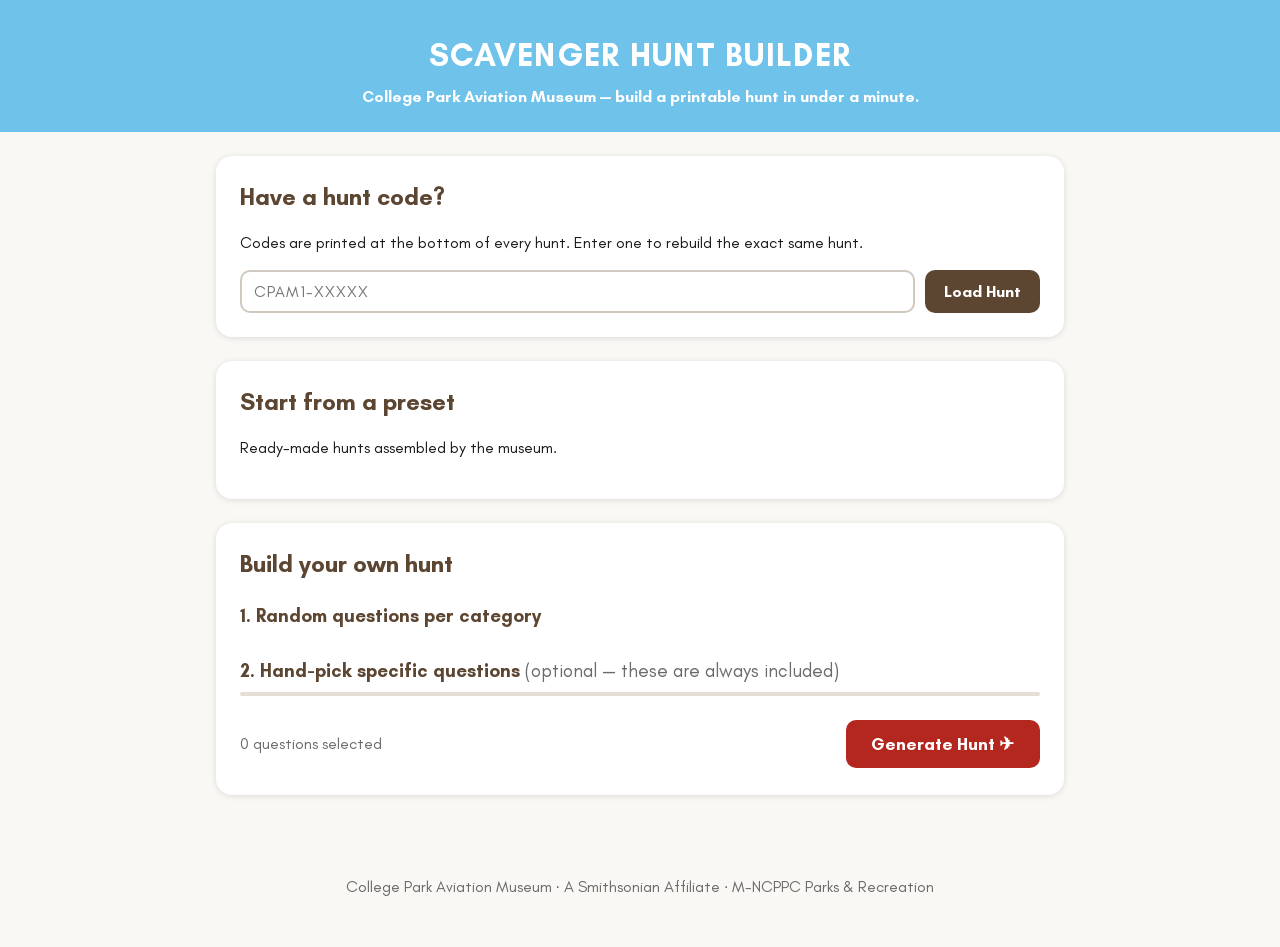
==== index.html @ db01a34d "Working html templates and started js with seed.js which also seems to be working." ====
<!DOCTYPE html>
<html lang="en">
<head>
  <meta charset="UTF-8">
  <meta name="viewport" content="width=device-width, initial-scale=1.0">
  <title>Scavenger Hunt Builder — College Park Aviation Museum</title>
  <link rel="stylesheet" href="css/screen.css">
</head>
<!-- data-page lets main.js branch per page: document.body.dataset.page -->
<body data-page="builder">

  <header class="site-header">
    <h1>Scavenger Hunt Builder</h1>
    <p class="tagline">College Park Aviation Museum — build a printable hunt in under a minute.</p>
  </header>

  <main>

    <!-- ================================================================
         STEP 0 — Already have a code? Rebuild that exact hunt.
         JS: on #load-code-btn click, decodeHunt(#code-input.value);
             if valid, go to hunt.html?code=...; else show #code-error.
         ================================================================ -->
    <section class="card" id="code-section">
      <h2>Have a hunt code?</h2>
      <p>Codes are printed at the bottom of every hunt. Enter one to rebuild the exact same hunt.</p>
      <div class="row">
        <input type="text" id="code-input" placeholder="CPAM1-XXXXX" autocomplete="off">
        <button type="button" id="load-code-btn">Load Hunt</button>
      </div>
      <p class="error" id="code-error" hidden>That code doesn’t look right — check it against the printed sheet.</p>
    </section>

    <!-- ================================================================
         STEP 1 — Presets.
         JS: fetch data/presets.json; clone #preset-template per preset
             into #preset-list; click → encodeHunt(preset.questionIds)
             → hunt.html?code=...
         ================================================================ -->
    <section class="card" id="preset-section">
      <h2>Start from a preset</h2>
      <p>Ready-made hunts assembled by the museum.</p>
      <div id="preset-list" class="preset-grid">
        <!-- populated by JS -->
      </div>
    </section>

    <!-- ================================================================
         STEP 2 — Build your own.
         JS: fetch data/questions.json.
           - Clone #category-template per category into #category-controls.
           - Clone #question-template per question into #question-list
             (set the find text, category tag, and checkbox value = id).
           - Checked boxes are PINNED questions (always included).
           - Category counts request that many RANDOM extras per category.
           - #generate-btn → generateHunt({ pinnedIds, categoryCounts, pool })
             → encodeHunt(ids) → hunt.html?code=...
           - Keep #selection-summary live, e.g. "3 pinned + 4 random = 7 questions".
             Warn above 9: only 9 fixed-size bubbles fit the page.
         ================================================================ -->
    <section class="card" id="builder-section">
      <h2>Build your own hunt</h2>

      <h3>1. Random questions per category</h3>
      <div id="category-controls" class="category-grid">
        <!-- populated by JS -->
      </div>

      <h3>2. Hand-pick specific questions <span class="muted">(optional — these are always included)</span></h3>
      <div id="question-list" class="question-list">
        <!-- populated by JS -->
      </div>

      <div class="generate-row">
        <p id="selection-summary" class="muted">0 questions selected</p>
        <button type="button" id="generate-btn" class="primary">Generate Hunt ✈</button>
      </div>
    </section>

  </main>

  <footer class="site-footer">
    <p>College Park Aviation Museum · A Smithsonian Affiliate · M-NCPPC Parks &amp; Recreation</p>
  </footer>

  <!-- ====== Templates for the JS to clone ====== -->

  <template id="preset-template">
    <button type="button" class="preset-card" data-preset-name="">
      <span class="preset-name"></span>
      <span class="preset-description muted"></span>
      <span class="preset-count muted"></span>
    </button>
  </template>

  <template id="category-template">
    <label class="category-control">
      <span class="category-name"></span>
      <input type="number" class="category-count" min="0" max="9" value="0" data-category="">
    </label>
  </template>

  <template id="question-template">
    <label class="question-row">
      <input type="checkbox" class="question-pin" value="">
      <span class="question-find"></span>
      <span class="question-category tag"></span>
    </label>
  </template>

  <!-- YOUR JS — entry point. See ARCHITECTURE.md for the function signatures
       (seed.js: encodeHunt/decodeHunt, generator.js: generateHunt). -->
  <script type="module" src="js/main.js"></script>
</body>
</html>
---- css/screen.css ----
/* ==========================================================================
   screen.css — builder UI (index.html). Print styling lives in hunt.css.
   ========================================================================== */

:root {
  --blue:  #6fc2ea;
  --green: #8fc97f;
  --red:   #b3271e;
  --brown: #5c4632;
  --paper: #faf8f4;
  --ink:   #1a1a1a;
}

@font-face {
  font-family: "Glacial Indifference";
  src: url("../assets/fonts/GlacialIndifference-Regular.woff2") format("woff2");
  font-weight: 400;
  font-display: swap;
}
@font-face {
  font-family: "Glacial Indifference";
  src: url("../assets/fonts/GlacialIndifference-Bold.woff2") format("woff2");
  font-weight: 700;
  font-display: swap;
}

* { box-sizing: border-box; }

body {
  margin: 0;
  background: var(--paper);
  color: var(--ink);
  font-family: "Glacial Indifference", "Trebuchet MS", Arial, sans-serif;
  font-size: 16px;
  line-height: 1.45;
}

.site-header {
  background: var(--blue);
  color: #fff;
  text-align: center;
  padding: 2rem 1rem 1.5rem;
}
.site-header h1 {
  margin: 0;
  text-transform: uppercase;
  letter-spacing: 0.04em;
}
.site-header .tagline { margin: 0.4rem 0 0; font-weight: 700; }

main {
  max-width: 880px;
  margin: 0 auto;
  padding: 1.5rem 1rem 3rem;
  display: flex;
  flex-direction: column;
  gap: 1.5rem;
}

.card {
  background: #fff;
  border-radius: 16px;
  padding: 1.5rem;
  box-shadow: 0 1px 6px rgba(0, 0, 0, 0.12);
}
.card h2 { margin: 0 0 0.25rem; color: var(--brown); }
.card h3 { margin: 1.25rem 0 0.5rem; color: var(--brown); }
.muted { color: #6b6b6b; font-weight: 400; }
.error { color: var(--red); font-weight: 700; }
.tag {
  background: var(--green);
  color: #fff;
  border-radius: 999px;
  padding: 0.1rem 0.6rem;
  font-size: 0.85rem;
  text-transform: capitalize;
}

.row { display: flex; gap: 0.6rem; flex-wrap: wrap; }

input[type="text"],
input[type="number"] {
  font: inherit;
  padding: 0.5rem 0.75rem;
  border: 2px solid #cfc9bf;
  border-radius: 10px;
  background: #fff;
}
input[type="text"]:focus,
input[type="number"]:focus { outline: 2px solid var(--blue); border-color: var(--blue); }
#code-input { text-transform: uppercase; letter-spacing: 0.06em; flex: 1; min-width: 12rem; }

button {
  font: inherit;
  font-weight: 700;
  border: none;
  border-radius: 10px;
  padding: 0.55rem 1.2rem;
  background: var(--brown);
  color: #fff;
  cursor: pointer;
}
button:hover { filter: brightness(1.12); }
button.primary {
  background: var(--red);
  font-size: 1.1rem;
  padding: 0.7rem 1.6rem;
}

/* Presets */
.preset-grid {
  display: grid;
  grid-template-columns: repeat(auto-fill, minmax(230px, 1fr));
  gap: 0.8rem;
}
.preset-card {
  display: flex;
  flex-direction: column;
  gap: 0.25rem;
  text-align: left;
  background: #fff;
  color: var(--ink);
  border: 2px solid var(--blue);
  border-radius: 14px;
  padding: 0.9rem 1rem;
}
.preset-card:hover { background: #eaf6fd; filter: none; }
.preset-card .preset-name { font-weight: 700; color: var(--brown); }

/* Category counts */
.category-grid {
  display: grid;
  grid-template-columns: repeat(auto-fill, minmax(180px, 1fr));
  gap: 0.6rem;
}
.category-control {
  display: flex;
  align-items: center;
  justify-content: space-between;
  gap: 0.6rem;
  background: var(--paper);
  border-radius: 10px;
  padding: 0.5rem 0.75rem;
  text-transform: capitalize;
  font-weight: 700;
}
.category-control input { width: 4.2rem; }

/* Question picker */
.question-list {
  display: flex;
  flex-direction: column;
  border: 2px solid #e4ded4;
  border-radius: 12px;
  max-height: 22rem;
  overflow-y: auto;
}
.question-row {
  display: flex;
  align-items: center;
  gap: 0.7rem;
  padding: 0.55rem 0.9rem;
  cursor: pointer;
}
.question-row:nth-child(even) { background: var(--paper); }
.question-row:hover { background: #eaf6fd; }
.question-row .question-find { flex: 1; }
.question-row input[type="checkbox"] {
  width: 1.15rem;
  height: 1.15rem;
  accent-color: var(--red);
}

.generate-row {
  display: flex;
  align-items: center;
  justify-content: space-between;
  gap: 1rem;
  margin-top: 1.25rem;
  flex-wrap: wrap;
}

.site-footer {
  text-align: center;
  color: #6b6b6b;
  padding: 1rem 1rem 2rem;
}
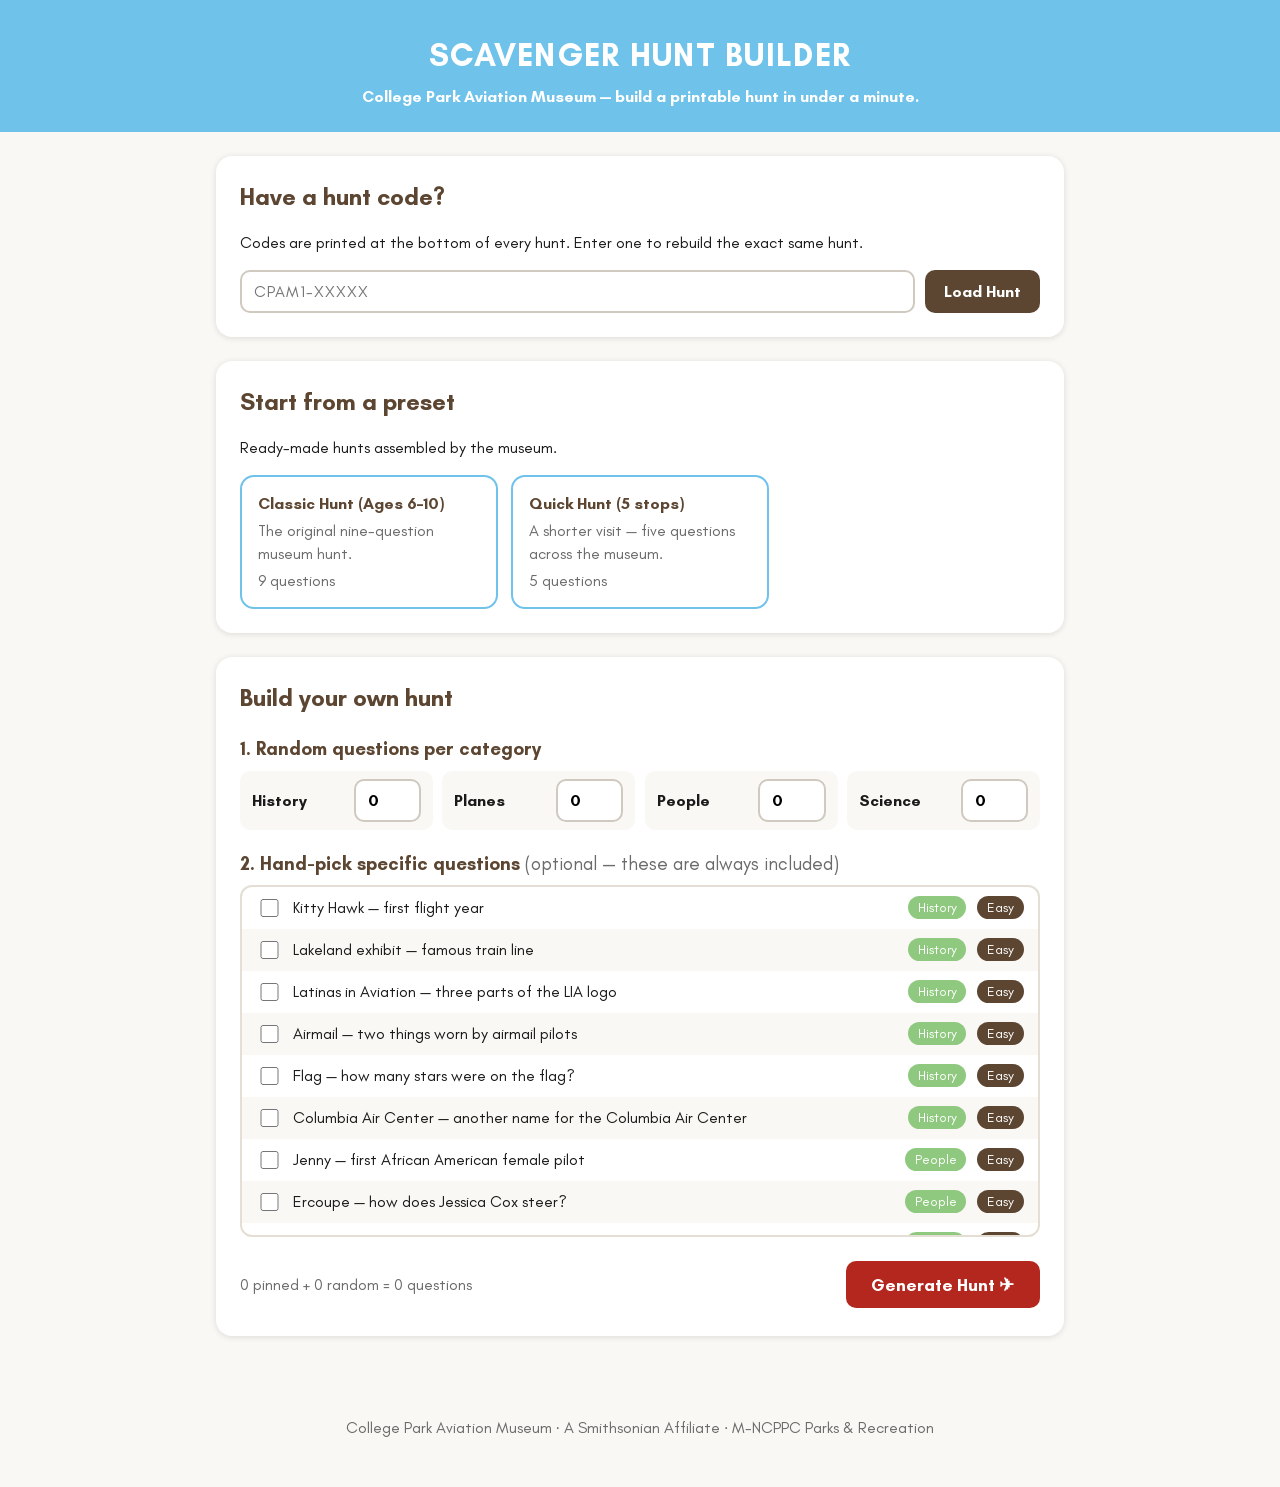
==== commit 16b046b6: "Added age range feature" ====
--- a/index.html
+++ b/index.html
@@ -105,6 +105,7 @@
       <input type="checkbox" class="question-pin" value="">
       <span class="question-find"></span>
       <span class="question-category tag"></span>
+      <span class="question-difficulty tag"></span>
     </label>
   </template>
 
--- a/css/screen.css
+++ b/css/screen.css
@@ -75,6 +75,8 @@
   font-size: 0.85rem;
   text-transform: capitalize;
 }
+/* Difficulty tag: brown so it's clearly distinct from the green category tag. */
+.question-difficulty { background: var(--brown); }
 
 .row { display: flex; gap: 0.6rem; flex-wrap: wrap; }
 
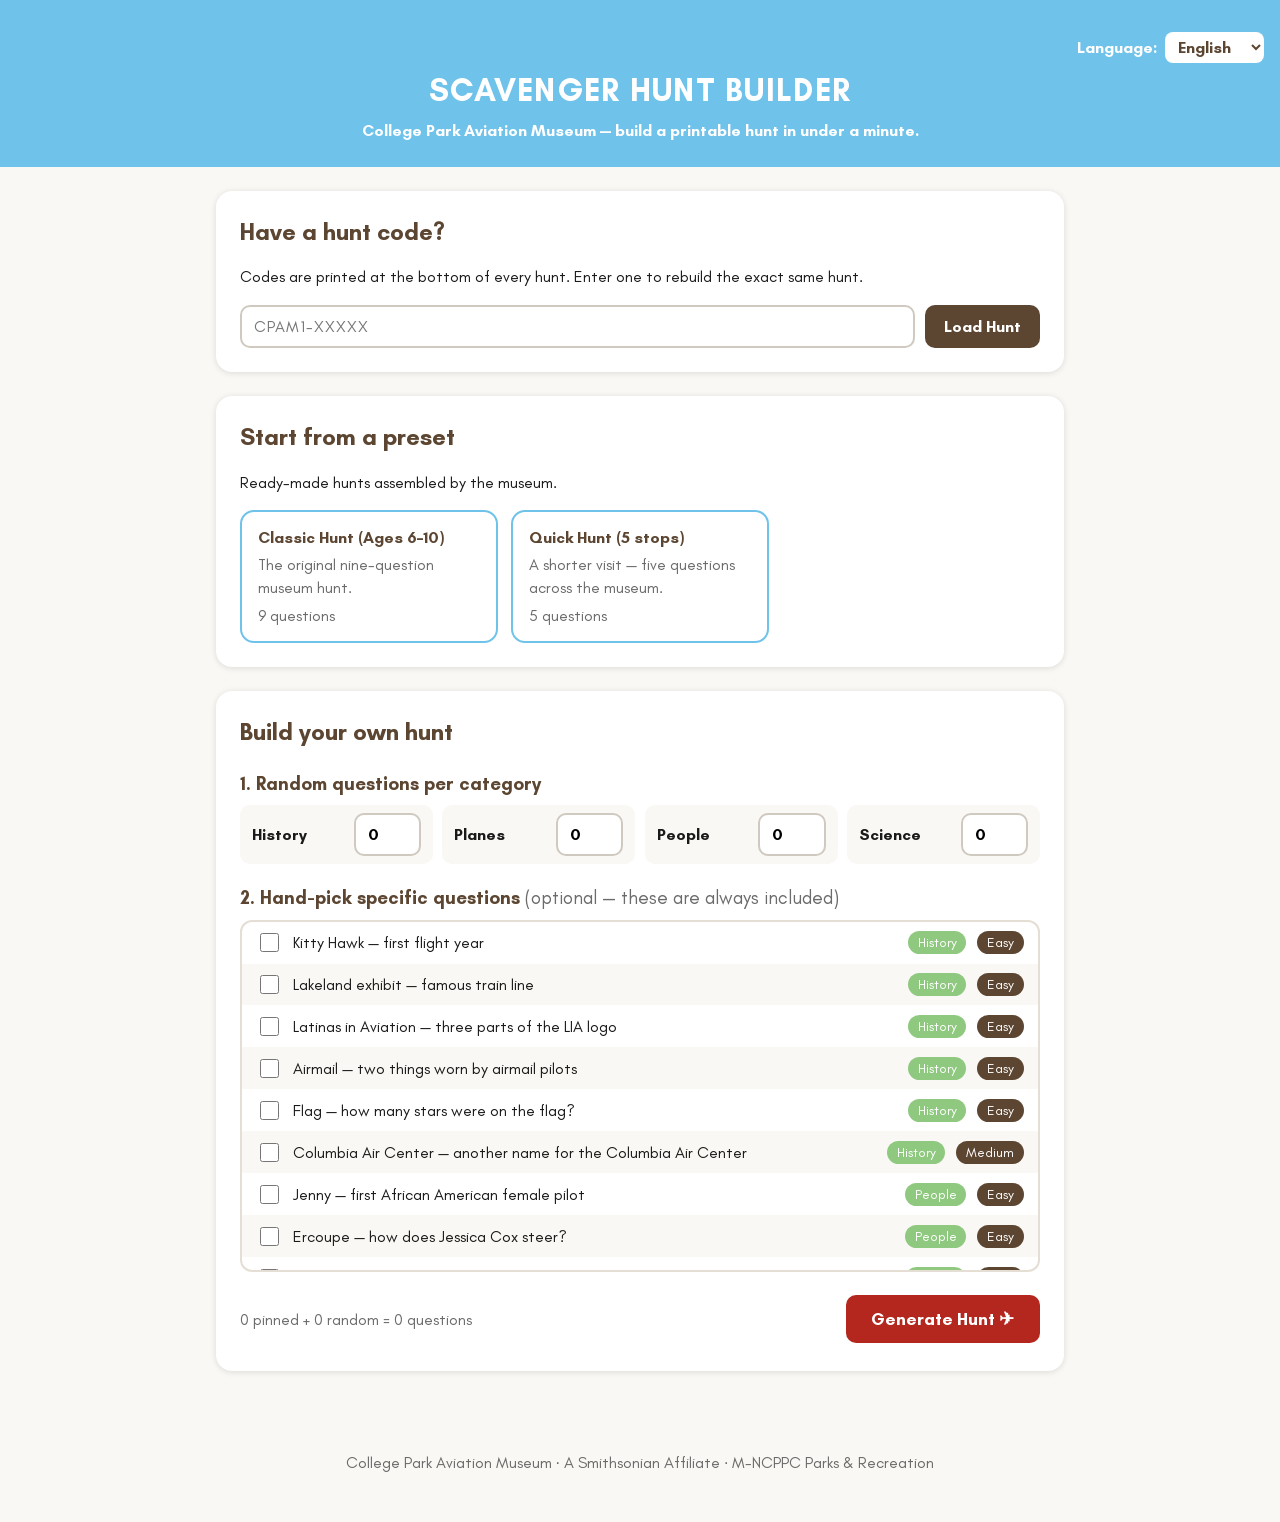
==== commit 9b08ffb4: "Add Spanish launguage support" ====
--- a/index.html
+++ b/index.html
@@ -10,8 +10,16 @@
 <body data-page="builder">
 
   <header class="site-header">
-    <h1>Scavenger Hunt Builder</h1>
-    <p class="tagline">College Park Aviation Museum — build a printable hunt in under a minute.</p>
+    <!-- Language switch: main.js reads/writes the ?lang= URL param on change. -->
+    <div class="language-row">
+      <label for="language-select" data-i18n="language-label">Language:</label>
+      <select id="language-select">
+        <option value="en">English</option>
+        <option value="es">Español</option>
+      </select>
+    </div>
+    <h1 data-i18n="site-title">Scavenger Hunt Builder</h1>
+    <p class="tagline" data-i18n="tagline">College Park Aviation Museum — build a printable hunt in under a minute.</p>
   </header>
 
   <main>
@@ -22,13 +30,13 @@
              if valid, go to hunt.html?code=...; else show #code-error.
          ================================================================ -->
     <section class="card" id="code-section">
-      <h2>Have a hunt code?</h2>
-      <p>Codes are printed at the bottom of every hunt. Enter one to rebuild the exact same hunt.</p>
+      <h2 data-i18n="code-heading">Have a hunt code?</h2>
+      <p data-i18n="code-help">Codes are printed at the bottom of every hunt. Enter one to rebuild the exact same hunt.</p>
       <div class="row">
         <input type="text" id="code-input" placeholder="CPAM1-XXXXX" autocomplete="off">
-        <button type="button" id="load-code-btn">Load Hunt</button>
+        <button type="button" id="load-code-btn" data-i18n="load-code">Load Hunt</button>
       </div>
-      <p class="error" id="code-error" hidden>That code doesn’t look right — check it against the printed sheet.</p>
+      <p class="error" id="code-error" hidden data-i18n="code-error">That code doesn’t look right — check it against the printed sheet.</p>
     </section>
 
     <!-- ================================================================
@@ -38,8 +46,8 @@
              → hunt.html?code=...
          ================================================================ -->
     <section class="card" id="preset-section">
-      <h2>Start from a preset</h2>
-      <p>Ready-made hunts assembled by the museum.</p>
+      <h2 data-i18n="preset-heading">Start from a preset</h2>
+      <p data-i18n="preset-help">Ready-made hunts assembled by the museum.</p>
       <div id="preset-list" class="preset-grid">
         <!-- populated by JS -->
       </div>
@@ -59,21 +67,21 @@
              Warn above 9: only 9 fixed-size bubbles fit the page.
          ================================================================ -->
     <section class="card" id="builder-section">
-      <h2>Build your own hunt</h2>
+      <h2 data-i18n="builder-heading">Build your own hunt</h2>
 
-      <h3>1. Random questions per category</h3>
+      <h3 data-i18n="step-categories">1. Random questions per category</h3>
       <div id="category-controls" class="category-grid">
         <!-- populated by JS -->
       </div>
 
-      <h3>2. Hand-pick specific questions <span class="muted">(optional — these are always included)</span></h3>
+      <h3><span data-i18n="step-handpick">2. Hand-pick specific questions</span> <span class="muted" data-i18n="handpick-note">(optional — these are always included)</span></h3>
       <div id="question-list" class="question-list">
         <!-- populated by JS -->
       </div>
 
       <div class="generate-row">
         <p id="selection-summary" class="muted">0 questions selected</p>
-        <button type="button" id="generate-btn" class="primary">Generate Hunt ✈</button>
+        <button type="button" id="generate-btn" class="primary" data-i18n="generate">Generate Hunt ✈</button>
       </div>
     </section>
 
--- a/css/screen.css
+++ b/css/screen.css
@@ -47,6 +47,25 @@
   letter-spacing: 0.04em;
 }
 .site-header .tagline { margin: 0.4rem 0 0; font-weight: 700; }
+
+/* Language switch, top-right of the header */
+.language-row {
+  display: flex;
+  justify-content: flex-end;
+  align-items: center;
+  gap: 0.5rem;
+  font-weight: 700;
+  margin-bottom: 0.25rem;
+}
+.language-row select {
+  font: inherit;
+  border: none;
+  border-radius: 8px;
+  padding: 0.3rem 0.6rem;
+  color: var(--brown);
+  background: #fff;
+  cursor: pointer;
+}
 
 main {
   max-width: 880px;
